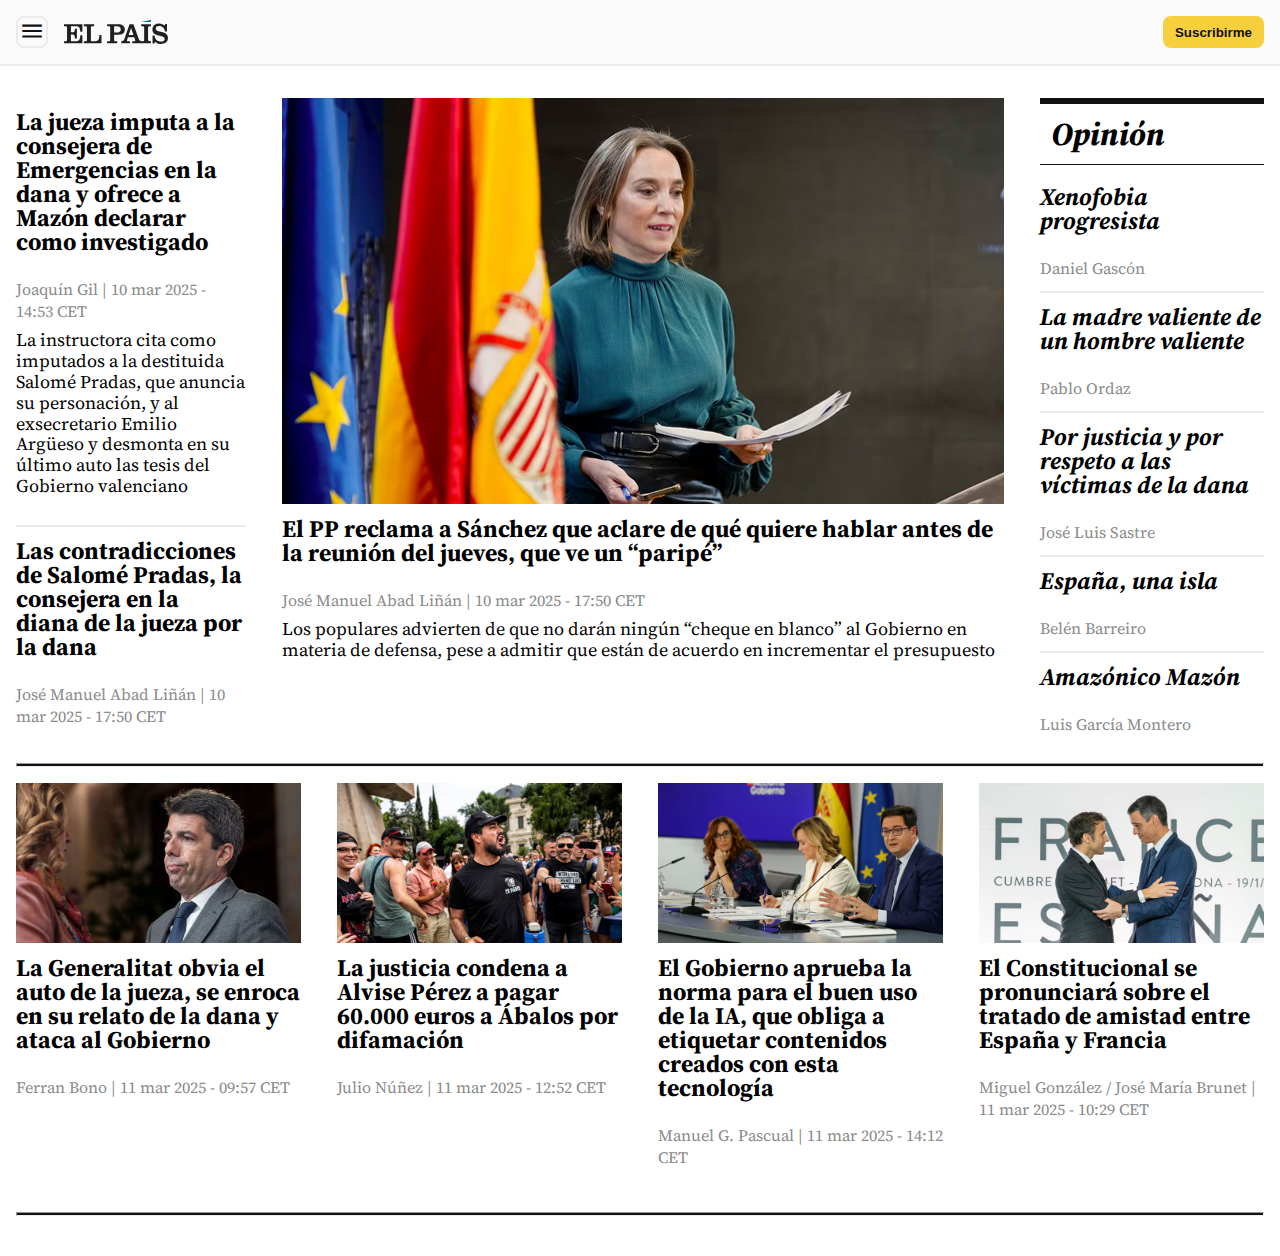
==== index.html @ 9c32c2e3 "Primer commit" ====
<!DOCTYPE html>
<html lang="en">
<head>
    <meta charset="UTF-8">
    <meta name="viewport" content="width=device-width, initial-scale=1.0">
    <link rel="stylesheet" href="./styles/global-styles.css">
    <link href="https://fonts.googleapis.com/css2?family=Material+Symbols+Outlined" rel="stylesheet" />
    <link rel="preconnect" href="https://fonts.googleapis.com">
<link rel="preconnect" href="https://fonts.gstatic.com" crossorigin>
<link href="https://fonts.googleapis.com/css2?family=Inter:ital,opsz,wght@0,14..32,100..900;1,14..32,100..900&family=Source+Serif+4:ital,opsz,wght@0,8..60,200..900;1,8..60,200..900&display=swap" rel="stylesheet">

    <title>Página de noticias - Responsive</title>
</head>
<body>

    <header class="menu-container">
        <div class="menu-wraper">
            <nav class="menu-options">
                <button class="menu-button"><span class="material-symbols-outlined">
                    menu
                    </span></button>
                <div class="logo"><link rel="stylesheet" href="#"><img src="./assets/images/el-pais.svg" alt=""></div>
            </nav>
            <button class="button-suscription" id="subscribeButton">
                Suscribirme
            </button>
        </div>
        
    </header>
    <main class="content">
        <div class="cabecera">
            <aside class="titulares">
                <div class="card-titulares">
                    <h2>La jueza imputa a la consejera de Emergencias en la dana y ofrece a Mazón declarar como investigado</h2>
                    <div class="metadata">
                        Joaquín Gil | 10 mar 2025 - 14:53 CET
                    </div>
                    <p>La instructora cita como imputados a la destituida Salomé Pradas, que anuncia su personación, y al exsecretario Emilio Argüeso y desmonta en su último auto las tesis del Gobierno valenciano</p>
                </div>

                <div class="card-titulares">
                    <h2>Las contradicciones de Salomé Pradas, la consejera en la diana de la jueza por la dana</h2>
                    <div class="metadata">
                        José Manuel Abad Liñán | 10 mar 2025 - 17:50 CET
                    </div>
                </div>
            </aside>
            <div class="titular">
                <div class="card-titular">
                    <div class="image">
                        <a href="/pages/pp-pide-sanchez-aclare-quiere-hablar.html"><img src="./assets/images/image-5.png" alt=""></a>
                    </div>
                    <h2>El PP reclama a Sánchez que aclare de qué quiere hablar antes de la reunión del jueves, que ve un “paripé”</h2>
                    <div class="metadata">José Manuel Abad Liñán | 10 mar 2025 - 17:50 CET</div>
                    <p>Los populares advierten de que no darán ningún “cheque en blanco” al Gobierno en materia de defensa, pese a admitir que están de acuerdo en incrementar el presupuesto</p>
                </div>
            </div>

            <aside class="opinion">
                <div class="section-title">
                    Opinión
                </div>
                <div class="card-opinion">
                    <h2>Xenofobia progresista</h2>
                    <div class="metadata">
                        Daniel Gascón
                    </div>
                </div>
                <div class="card-opinion">
                    <h2>La madre valiente de un hombre valiente</h2>
                    <div class="metadata">
                        Pablo Ordaz
                    </div>
                </div>
                <div class="card-opinion">
                    <h2>Por justicia y por respeto a las víctimas de la dana</h2>
                    <div class="metadata">
                        José Luis Sastre
                    </div>
                </div>
                <div class="card-opinion">
                    <h2>España, una isla</h2>
                    <div class="metadata">
                        Belén Barreiro
                    </div>
                </div>
                <div class="card-opinion">
                    <h2>Amazónico Mazón</h2>
                    <div class="metadata">
                        Luis García Montero
                    </div>
                </div>
            </aside>
        </div>
        <hr class="divider">
        <div class="ultimas-noticias">
            <div class="card-ultimas-noticias">
                <div class="image">
                    <img src="./assets/images/image-6.jpg" alt="">
                </div>
                <h2>La Generalitat obvia el auto de la jueza, se enroca en su relato de la dana y ataca al Gobierno</h2>
                <div class="metadata">Ferran Bono | 11 mar 2025 - 09:57 CET</div>
            </div>

            <div class="card-ultimas-noticias">
                <div class="image">
                    <img src="./assets/images/image-7.jpg" alt="">
                </div>
                <h2>La justicia condena a Alvise Pérez a pagar 60.000 euros a Ábalos por difamación</h2>
                <div class="metadata">Julio Núñez | 11 mar 2025 - 12:52 CET</div>
            </div>

            <div class="card-ultimas-noticias">
                <div class="image">
                    <img src="./assets/images/image-8.jpg" alt="">
                </div>
                <h2>El Gobierno aprueba la norma para el buen uso de la IA, que obliga a etiquetar contenidos creados con esta tecnología</h2>
                <div class="metadata">Manuel G. Pascual | 11 mar 2025 - 14:12 CET</div>
            </div>

            <div class="card-ultimas-noticias">
                <div class="image">
                    <img src="./assets/images/image-9.jpg" alt="">
                </div>
                <h2>El Constitucional se pronunciará sobre el tratado de amistad entre España y Francia </h2>
                <div class="metadata">Miguel González / José María Brunet | 11 mar 2025 - 10:29 CET</div>
            </div>
        </div>
        <hr class="divider">
        <!-- <div class="divider-container">
            <div class="divider"></div>
        </div> -->
    </main>

    <div class="mask" id="maskModal">
        <div class="modal">
            <h3>Suscríbete al periódico</h3>
            <form>
                <label for="nombre">Nombre:</label><br>
                <input type="text" id="nombre" name="nombre" required><br><br>
                <label for="apellidos">Apellidos:</label><br>
                <input type="text" id="apellidos" name="apellidos" required><br><br>
                <label for="apellidos">Email:</label><br>
                <input type="email" id="email" name="email" required><br><br>
                <label for="password">Contraseña:</label><br>
                <input type="password" id="password" name="password" min="7" required><br><br>
                <div class="modal-footer">
                    
                    <button type="button" value="cancel" class="button-cancel"
                    id="cancelModal">Cancelar</button>
                    <button type="submit" value="Submit" class="button-suscription"
                    id="">Suscribirme</button>
                    
                </div>
              </form>
        </div>
    </div>

    <script>
        // Obtener el botón y la modal
        const subscribeButton = document.getElementById('subscribeButton');
        const maskModal = document.getElementById('maskModal');
        const cancelModal = document.getElementById('cancelModal');

        // Añadir evento click al botón
        subscribeButton.addEventListener('click', function() {
            maskModal.classList.add('display-modal');
        });

        cancelModal.addEventListener('click', function() {
            maskModal.classList.remove('display-modal');
        });

        console.log();
    </script>
</body>
</html>
---- styles/global-styles.css ----
*{
    padding: 0px;
    margin: 0px;
    box-sizing: border-box;
}

:root{
    --bg-white: ffffff;
    --tx-dark: #111111;
    --border-gray: 2px solid #ebebeb;
    --border-radius-8px: 8px;
    --border-radius-12px: 12px;
    --border-radius-16px: 16px;
    --color-yellow: #f7cf3c;
}

html{
    font-family: "Source Serif 4", serif;
    font-optical-sizing: auto;
    font-weight: 400;
     font-style: normal;
}

h1,h2,h3,h4,h5,h6,p, ol, ul{
    margin-bottom: 16px;
}

h1{
    font-size: 1.2rem;
}

h2{
    line-height: 100%;
    font-size: 24px;
}

p{
    line-height: 116%;
    font-size: 18px;
}

.menu-container{
    position:sticky;
    top:0;
    width: 100%;
    padding: 16px;
    background-color: #fafafa;
    border-bottom: var(--border-gray);
    /*box-shadow: 2px 2px 2px 1px rgb(0 0 0 / 20%);*/
}

.menu-wraper{
    margin: 0 auto;
    width: 100%;
    max-width: 1248px;
    display: flex;
    flex-direction: column;
    justify-content: space-between;
    align-content: center;
    gap: 16px;
}

nav.menu-options{
    display: flex;
    height:100%;
    flex-direction: row;
    justify-content: left;
    align-items: center;
    gap: 16px;
}

.menu-button{
    height: 32px;
    width: 32px;
    line-height: 32px;
    background-color: var(--bg-white);
    border: var(--border-gray);
    border-radius: var(--border-radius-8px);
    text-align: center;
    cursor: pointer;
}

.menu-button .material-symbols-outlined{
    font-size: 26px;
    color: var(--tx-dark);
}

.menu-options .logo{
    height: 24px;
    display: flex;
    flex-direction: row;
    justify-content: left;
    align-items: center;
    object-fit: contain;

}


.menu-options .logo img{
    max-height: 100%;
}

.button-suscription{
    border-radius: var(--border-radius-8px);
    background-color: var(--color-yellow);
    color: var(--tx-dark);
    padding: 8px 12px;
    border-style: none;
    font-weight: 600;
    cursor: pointer;
}

.button-suscription:hover{
    background-color: #e2bd35;
}

.button-suscription:active{
    background-color: #f7cf3c;
}

main.content{
    max-width: 1280px;
    margin: 0 auto;
    padding: 24px 4px;
}

div.cabecera{
    display: flex;
    flex-direction: column;
    gap:16px;
}

aside.titulares{
    padding-top: 8px;
}

div.titular{
    padding-top: 8px;
    order: -1;
}

aside.opinion{
    padding-top: 8px;
}

.card-titulares{
    display: flex;
    flex-direction: column;
    gap: 8px;
    margin: 0px 12px;
    padding: 12px 0px;
    border-bottom: var(--border-gray);
}

.card-titulares:last-child{
    border-bottom: none;
}

.metadata{
    color: #8b8b8b;
}

.card-titular{
    display: flex;
    flex-direction: column;
    gap: 8px;
    margin: 0px 12px;
    padding: 0px 0px 12px 0px;
    border-bottom: var(--border-gray);
}

.card-titular:last-child{
    border-bottom: var(--border-gray);
}

.card-titular .image{
    width: 100%;
    object-fit: contain;
}

.card-titular .image img{
    width: 100%;
    aspect-ratio: 16 / 9;

}

.section-title{
    font-style: italic;
    font-weight: 800;
    border-top: 6px solid #111111;
    border-bottom: 1px solid #111111;
    font-size: 32px;
    padding: 8px 12px;
    margin: 0px 12px 8px 12px;
}

.section-title::before{
    content: "";
    width: 90%;
    border-bottom: 4px solid #111111;
}

.card-opinion{
    display: flex;
    flex-direction: column;
    gap: 8px;
    margin: 0px 12px;
    padding: 12px 0px;
    border-bottom: var(--border-gray);
}

.card-opinion:last-child{
    border-bottom: none;
}

.card-opinion h2{
    font-style: italic;
}

hr.divider{
    margin: 16px 12px;
    height: 4px;
    background-color: #111111;
}

.ultimas-noticias{
    width: 100%;
    display: grid;
    grid-template-columns: repeat(1, 1fr);
    gap: 12px;
}

.card-ultimas-noticias{
    display: flex;
    flex-direction: column;
    gap: 8px;
    margin: 0px 12px 16px 12px;
    padding: 0px 0px 12px 0px;
}

.card-ultimas-noticias .image{
    width: 100%;
    object-fit: contain;
}

.card-ultimas-noticias .image img{
    width: 100%;
    aspect-ratio: 16 / 9;

}

div.mask{
    display:none;
    flex-direction: column;
    justify-content: center;
    align-items: center;
    position: fixed;
    left: 0;
    top: 0;
    z-index: 100;
    width: 100%;
    height: 100vh;
    background-color: rgba(0, 0, 0, .4);
}

div.mask.display-modal{
    display: flex;
}

.modal{
    display: flex;
    flex-direction: column;
    gap: 12px;
    background-color: #fff;
    border: var(--border-gray);
    padding:24px 32px;
    border-radius: 12px;
    max-width: 800px;
    min-width: 200px;
    min-height: 150px;
    margin: 32px;

}

.modal h3{
    font-size: 24px;
    margin-bottom: 16px;
}

input{
    font-family: sans-serif;
    min-width: 350px;
    border: 1px solid #bebebe;
    border-radius: 4px;
    height: 32px;
    padding: 2px 8px;
    font-size: 16px;
    color: #111111;
}

label{
    font-family: sans-serif;
    font-weight: 500;
    display: inline-block;
    margin-bottom: 4px;
}

.modal-footer{
    display: flex;
    flex-direction: row;
    gap: 16px;
    margin-top: 16px;
    justify-content: right;
    align-items: center;
}

.button-cancel{
    border-radius: var(--border-radius-8px);
    background-color: white;
    border: var(--border-gray);
    color: var(--tx-dark);
    padding: 8px 12px;
    font-weight: 600;
    cursor: pointer;
}

.button-cancel:hover{
    background-color: rgb(240, 240, 240);
}

/*ARTICLE*/

.main-container{
    display: flex;
    flex-direction: column;
    gap: 0;
    align-items: center;
    padding: 40px 16px;
}

.main-article-content{
    max-width: 1080px;
}

h1.titulo{
    font-size: 2.5rem;
    line-height: 112%;
    margin-bottom: 24px;
    letter-spacing: -.00625rem;
}

h2.subtitulo{
    font-size: 1.56rem;
    font-weight: 400;
    line-height: 112%;
    margin-bottom: 24px;
    letter-spacing: -.00625rem;
}

.img-container{
    width: 100%;
    margin-bottom: 32px;
}

.img-container figure{
    width: 100%;
    object-fit: contain;
}

.img-container figure img{
    width: 100%;
}

.author{
    display: flex;
    flex-direction: row;
    flex-wrap: wrap;
    gap: 16px;
    margin-bottom: 24px;
}

.author--image-container figure img{
    border-radius: 50%;
    width: 80px;
    height: 80px;
}

.author--name{
    font-size: 1.5rem;
    font-weight: 700;
}

.publication-date{

}

.author--social-links{
    margin-bottom: 24px;
}

.author--social-links a{
    display: inline-block;
    width: 24px;
    height: 24px;
    border-radius: 50%;
    background-color: #d4d4d4;
    text-align: center;
}

.author--social-links a span{
    font-size: 1rem;
    line-height: 24px;
    color: dimgray;
}

.social-button{

}


.noticia--content{
    display: flex;
    flex-wrap: wrap;

}

.noticia--body{
    width: 70%;
}

.noticia--body p{
    line-height: 150%;
}

.noticia--aside{
    width: 30%;
}

@media only screen and (min-width:650px){
    .ultimas-noticias{
        grid-template-columns: repeat(2, 1fr);
    }
}

@media only screen and (min-width: 1000px){
    .menu-wraper{
        flex-direction: row;
    }

    div.cabecera{
        flex-direction: row;
        gap: 12px;
    }

    aside.titulares{
        max-width: 20%;
    }

    div.titular{
        width: 60%;
        order: 0;
    }

    div.card-titular:last-child{
        border-bottom: none;
    }

    aside.opinion{
        width: 20%;
    }

    .ultimas-noticias{
        grid-template-columns: repeat(4, 1fr);
    }

    .card-titulares:last-child{
        border-bottom: none;
    }

}
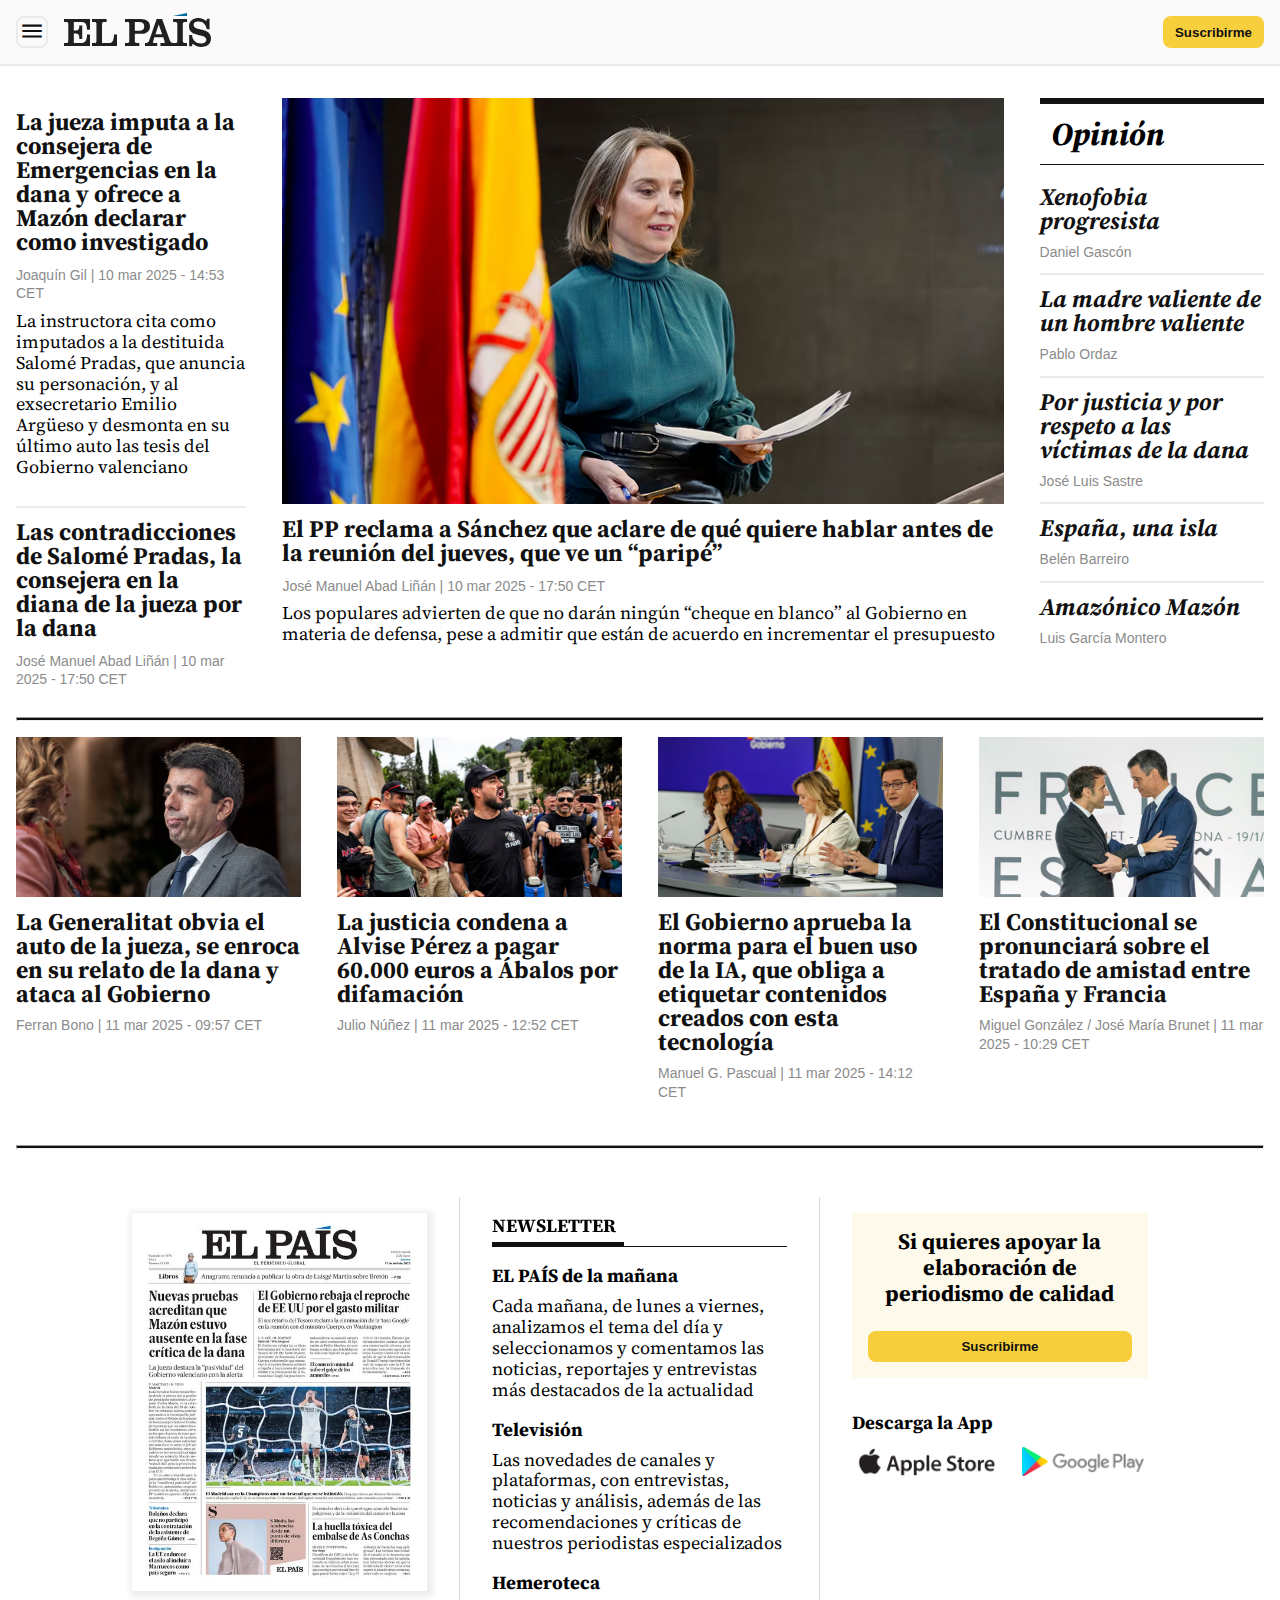
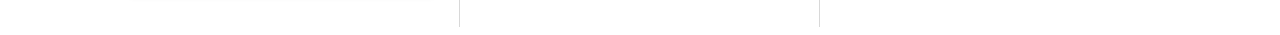
==== commit 0b787790: "Add files via upload" ====
--- a/index.html
+++ b/index.html
@@ -19,19 +19,18 @@
                 <button class="menu-button"><span class="material-symbols-outlined">
                     menu
                     </span></button>
-                <div class="logo"><link rel="stylesheet" href="#"><img src="./assets/images/el-pais.svg" alt=""></div>
+                <div class="logo"><a href="../index.html"><img src="./../assets/images/el-pais.svg" alt=""></a></div>
             </nav>
             <button class="button-suscription" id="subscribeButton">
                 Suscribirme
             </button>
         </div>
-        
     </header>
     <main class="content">
         <div class="cabecera">
             <aside class="titulares">
                 <div class="card-titulares">
-                    <h2>La jueza imputa a la consejera de Emergencias en la dana y ofrece a Mazón declarar como investigado</h2>
+                    <h2><a href="/pages/pp-pide-sanchez-aclare-quiere-hablar.html">La jueza imputa a la consejera de Emergencias en la dana y ofrece a Mazón declarar como investigado</a></h2>
                     <div class="metadata">
                         Joaquín Gil | 10 mar 2025 - 14:53 CET
                     </div>
@@ -39,7 +38,7 @@
                 </div>
 
                 <div class="card-titulares">
-                    <h2>Las contradicciones de Salomé Pradas, la consejera en la diana de la jueza por la dana</h2>
+                    <h2><a href="/pages/pp-pide-sanchez-aclare-quiere-hablar.html">Las contradicciones de Salomé Pradas, la consejera en la diana de la jueza por la dana</a></h2>
                     <div class="metadata">
                         José Manuel Abad Liñán | 10 mar 2025 - 17:50 CET
                     </div>
@@ -50,7 +49,7 @@
                     <div class="image">
                         <a href="/pages/pp-pide-sanchez-aclare-quiere-hablar.html"><img src="./assets/images/image-5.png" alt=""></a>
                     </div>
-                    <h2>El PP reclama a Sánchez que aclare de qué quiere hablar antes de la reunión del jueves, que ve un “paripé”</h2>
+                    <h2><a href="/pages/pp-pide-sanchez-aclare-quiere-hablar.html">El PP reclama a Sánchez que aclare de qué quiere hablar antes de la reunión del jueves, que ve un “paripé”</a></h2>
                     <div class="metadata">José Manuel Abad Liñán | 10 mar 2025 - 17:50 CET</div>
                     <p>Los populares advierten de que no darán ningún “cheque en blanco” al Gobierno en materia de defensa, pese a admitir que están de acuerdo en incrementar el presupuesto</p>
                 </div>
@@ -61,31 +60,31 @@
                     Opinión
                 </div>
                 <div class="card-opinion">
-                    <h2>Xenofobia progresista</h2>
+                    <h2><a href="/pages/pp-pide-sanchez-aclare-quiere-hablar.html">Xenofobia progresista</a></h2>
                     <div class="metadata">
                         Daniel Gascón
                     </div>
                 </div>
                 <div class="card-opinion">
-                    <h2>La madre valiente de un hombre valiente</h2>
+                    <h2><a href="/pages/pp-pide-sanchez-aclare-quiere-hablar.html">La madre valiente de un hombre valiente</a></h2>
                     <div class="metadata">
                         Pablo Ordaz
                     </div>
                 </div>
                 <div class="card-opinion">
-                    <h2>Por justicia y por respeto a las víctimas de la dana</h2>
+                    <h2><a href="/pages/pp-pide-sanchez-aclare-quiere-hablar.html">Por justicia y por respeto a las víctimas de la dana</a></h2>
                     <div class="metadata">
                         José Luis Sastre
                     </div>
                 </div>
                 <div class="card-opinion">
-                    <h2>España, una isla</h2>
+                    <h2><a href="/pages/pp-pide-sanchez-aclare-quiere-hablar.html">España, una isla</a></h2>
                     <div class="metadata">
                         Belén Barreiro
                     </div>
                 </div>
                 <div class="card-opinion">
-                    <h2>Amazónico Mazón</h2>
+                    <h2><a href="/pages/pp-pide-sanchez-aclare-quiere-hablar.html">Amazónico Mazón</a></h2>
                     <div class="metadata">
                         Luis García Montero
                     </div>
@@ -96,33 +95,33 @@
         <div class="ultimas-noticias">
             <div class="card-ultimas-noticias">
                 <div class="image">
-                    <img src="./assets/images/image-6.jpg" alt="">
-                </div>
-                <h2>La Generalitat obvia el auto de la jueza, se enroca en su relato de la dana y ataca al Gobierno</h2>
+                    <a href="/pages/pp-pide-sanchez-aclare-quiere-hablar.html"><img src="./assets/images/image-6.jpg" alt=""></a>
+                </div>
+                <h2><a href="/pages/pp-pide-sanchez-aclare-quiere-hablar.html">La Generalitat obvia el auto de la jueza, se enroca en su relato de la dana y ataca al Gobierno</a></h2>
                 <div class="metadata">Ferran Bono | 11 mar 2025 - 09:57 CET</div>
             </div>
 
             <div class="card-ultimas-noticias">
                 <div class="image">
-                    <img src="./assets/images/image-7.jpg" alt="">
-                </div>
-                <h2>La justicia condena a Alvise Pérez a pagar 60.000 euros a Ábalos por difamación</h2>
+                    <a href="/pages/pp-pide-sanchez-aclare-quiere-hablar.html"><img src="./assets/images/image-7.jpg" alt=""></a>
+                </div>
+                <h2><a href="/pages/pp-pide-sanchez-aclare-quiere-hablar.html">La justicia condena a Alvise Pérez a pagar 60.000 euros a Ábalos por difamación</a></h2>
                 <div class="metadata">Julio Núñez | 11 mar 2025 - 12:52 CET</div>
             </div>
 
             <div class="card-ultimas-noticias">
                 <div class="image">
-                    <img src="./assets/images/image-8.jpg" alt="">
-                </div>
-                <h2>El Gobierno aprueba la norma para el buen uso de la IA, que obliga a etiquetar contenidos creados con esta tecnología</h2>
+                    <a href="/pages/pp-pide-sanchez-aclare-quiere-hablar.html"><img src="./assets/images/image-8.jpg" alt=""></a>
+                </div>
+                <h2><a href="/pages/pp-pide-sanchez-aclare-quiere-hablar.html">El Gobierno aprueba la norma para el buen uso de la IA, que obliga a etiquetar contenidos creados con esta tecnología</a></h2>
                 <div class="metadata">Manuel G. Pascual | 11 mar 2025 - 14:12 CET</div>
             </div>
 
             <div class="card-ultimas-noticias">
                 <div class="image">
-                    <img src="./assets/images/image-9.jpg" alt="">
-                </div>
-                <h2>El Constitucional se pronunciará sobre el tratado de amistad entre España y Francia </h2>
+                    <a href="/pages/pp-pide-sanchez-aclare-quiere-hablar.html"><img src="./assets/images/image-9.jpg" alt=""></a>
+                </div>
+                <h2><a href="/pages/pp-pide-sanchez-aclare-quiere-hablar.html">El Constitucional se pronunciará sobre el tratado de amistad entre España y Francia</a></h2>
                 <div class="metadata">Miguel González / José María Brunet | 11 mar 2025 - 10:29 CET</div>
             </div>
         </div>
@@ -155,6 +154,44 @@
               </form>
         </div>
     </div>
+    <footer class="footer-wraper">
+        <div class="footer">
+            <div class="footer-column"><img src="../assets/images/img-portada.jpg" alt=""></div>
+            <div class="footer-column">
+                <h3 class="newsletter-footer-title">NEWSLETTER</h3>
+                <div class="footer-menu-box">
+                    <h3>EL PAÍS de la mañana</h3>
+                    <p>Cada mañana, de lunes a viernes, analizamos el tema del día y seleccionamos y comentamos las noticias, reportajes y entrevistas más destacados de la actualidad</p>
+                </div>
+                <div class="footer-menu-box">
+                    <h3>Televisión</h3>
+                    <p>Las novedades de canales y plataformas, con entrevistas, noticias y análisis, además de las recomendaciones y críticas de nuestros periodistas especializados</p>
+                </div>
+                <div class="footer-menu-box">
+                    <h3>Hemeroteca</h3>
+                </div>
+            </div>
+            <div class="footer-column">
+                <div class="suscripcion-card">
+                    <p class="suscripcion-card--titulo">Si quieres apoyar la elaboración de periodismo de calidad</p>
+                    <button class="button-suscription" id="subscribeButton">
+                        Suscribirme
+                    </button>
+                </div>
+                <div class="footer-menu-box">
+                    <h3>Descarga la App</h3>
+                    <div class="app-icons-wrapper">
+                        <figure class="app-logo">
+                           <img src="../assets/images/Apple_Store.png" alt=""> 
+                        </figure>
+                        <figure class="app-logo">
+                            <img src="../assets/images/google-play.png" alt=""> 
+                         </figure>
+                    </div>
+                </div>
+            </div>
+        </div>
+    </footer>
 
     <script>
         // Obtener el botón y la modal
--- a/styles/global-styles.css
+++ b/styles/global-styles.css
@@ -1,3 +1,8 @@
+/******************************
+DEFAULT STYLES USED FOR MOBILE 
+    MOBILE FIRST STYLES
+******************************/
+
 *{
     padding: 0px;
     margin: 0px;
@@ -7,6 +12,8 @@
 :root{
     --bg-white: ffffff;
     --tx-dark: #111111;
+    --tx-medium: #464646;
+    --bg-l-gray: #f1f1f1;
     --border-gray: 2px solid #ebebeb;
     --border-radius-8px: 8px;
     --border-radius-12px: 12px;
@@ -18,7 +25,9 @@
     font-family: "Source Serif 4", serif;
     font-optical-sizing: auto;
     font-weight: 400;
-     font-style: normal;
+    font-style: normal;
+    scroll-behavior: smooth;
+    scroll-padding-top: 80px;
 }
 
 h1,h2,h3,h4,h5,h6,p, ol, ul{
@@ -37,6 +46,22 @@
 p{
     line-height: 116%;
     font-size: 18px;
+}
+
+a{
+    text-decoration: none;
+    color: var(--tx-dark);
+}
+
+figcaption{
+    font-style: italic;
+    font-weight: 600;
+    color: var(--tx-medium);
+    padding: 0 16px;
+}
+
+input{
+    width: 100%;
 }
 
 .menu-container{
@@ -156,7 +181,14 @@
     border-bottom: none;
 }
 
+.card-titulares h2{
+    margin-bottom: 4px;
+}
+
 .metadata{
+    font-family: sans-serif;
+    font-size: 0.875rem;
+    line-height: 132%;
     color: #8b8b8b;
 }
 
@@ -171,6 +203,10 @@
 
 .card-titular:last-child{
     border-bottom: var(--border-gray);
+}
+
+.card-titular h2{
+    margin-bottom: 4px;
 }
 
 .card-titular .image{
@@ -215,6 +251,7 @@
 
 .card-opinion h2{
     font-style: italic;
+    margin-bottom: 2px;
 }
 
 hr.divider{
@@ -236,6 +273,10 @@
     gap: 8px;
     margin: 0px 12px 16px 12px;
     padding: 0px 0px 12px 0px;
+}
+
+.card-ultimas-noticias h2{
+    margin-bottom: 2px;
 }
 
 .card-ultimas-noticias .image{
@@ -335,11 +376,15 @@
     flex-direction: column;
     gap: 0;
     align-items: center;
-    padding: 40px 16px;
+    padding: 40px 16px 0px 16px;
 }
 
 .main-article-content{
     max-width: 1080px;
+}
+
+.text-wraper{
+    margin: 0 16px;
 }
 
 h1.titulo{
@@ -359,7 +404,7 @@
 
 .img-container{
     width: 100%;
-    margin-bottom: 32px;
+    margin: 32px 0;
 }
 
 .img-container figure{
@@ -395,7 +440,11 @@
 }
 
 .author--social-links{
-    margin-bottom: 24px;
+    display: flex;
+    flex-direction: row;
+    gap: 6px;
+    height: 24px;
+    margin-bottom: 16px;
 }
 
 .author--social-links a{
@@ -403,7 +452,7 @@
     width: 24px;
     height: 24px;
     border-radius: 50%;
-    background-color: #d4d4d4;
+    background-color: #eeeeee;
     text-align: center;
 }
 
@@ -413,35 +462,265 @@
     color: dimgray;
 }
 
-.social-button{
-
-}
-
+a.comments-icon-link{
+    display: flex;
+    flex-wrap: nowrap;
+    align-content: center;
+    align-items: flex-end;
+    gap: 4px;
+    margin-bottom: 24px;
+    min-width: 44px;
+    height: 24px;
+    border-radius: 12px;
+    background-color: #eeeeee;
+    padding: 0 8px;
+}
+
+a span.comments-count{
+    display: inline-block;
+    font-family: sans-serif;
+    align-self: center;
+    font-size: 0.8rem;
+    line-height: 24px;
+
+    margin: 0;
+    color: var(--tx-medium);
+}
 
 .noticia--content{
     display: flex;
+    flex-direction: column;
     flex-wrap: wrap;
-
+    gap: 16px;
 }
 
 .noticia--body{
-    width: 70%;
+    width: 100%;
 }
 
 .noticia--body p{
+    font-size: 1.25rem;
     line-height: 150%;
+    margin-bottom: 24px;
 }
 
 .noticia--aside{
-    width: 30%;
-}
-
-@media only screen and (min-width:650px){
+    width: 100%;
+    display: flex;
+    flex-flow: column nowrap;
+}
+
+.aside--ads-banner{
+    display: grid;
+    grid-template-columns: repeat(3, auto);
+    grid-template-rows: repeat(2, auto);
+    gap: 8px;
+    justify-content: center;
+    align-items: center;
+    justify-items: center;
+    border-radius: 8px;
+    margin: 32px 0;
+}
+
+.ad-banner-card{
+    display: flex;
+    justify-content: center;
+    align-items: center;
+    border: 1px solid var(--bg-l-gray);
+    border-radius: 8px;
+    width: 100%;
+    height: 100%;
+    overflow: hidden;
+    padding: 4px;
+}
+
+.ad-banner-card img{
+    max-width: 100%;
+    max-height: 100%;
+    object-fit: contain;
+    width: auto;
+    height: auto;
+}
+
+/*******
+COMMENTS
+********/
+.comments--title{
+    border-bottom: var(--border-gray);
+    margin-top: 40px;
+    margin-bottom: 32px;
+}
+
+.comment-item{
+    display: flex;
+    flex-flow: row wrap;
+    gap: 16px;
+    margin-bottom: 24px;
+}
+
+.comment-avatar{
+    width: 48px;
+    height: 48px;
+    overflow: hidden;
+    border-radius: 50%;
+    border: 1px solid #d6d6d6;
+}
+
+.comment-avatar img{
+    max-width: 100%;
+    max-height: 100%;
+    object-fit: cover;
+}
+
+.comment-content{
+    width: calc(100% - 64px);
+}
+
+.comment-content p{
+    font-size: 1.2rem;
+    line-height: 120%;
+    font-family: sans-serif;
+    color: #464646;
+}
+
+.comment--user-name{
+    font-size: 1.3rem;
+    color: #111111;
+    font-weight: 700;
+    margin-bottom: 4px;
+}
+
+.comment-form{
+    margin-bottom: 32px;
+}
+
+.comment-form label{
+    width: 100%;
+    font-family: inherit;
+    font-weight: 700;
+}
+
+textarea.comment-input{
+    font-family: sans-serif;
+    min-width: 350px;
+    border: 1px solid #bebebe;
+    border-radius: 4px;
+    height: 32px;
+    padding: 8px 8px;
+    font-size: 16px;
+    color: #111111;
+    width: 100%;
+    height: 5rem;
+    margin-bottom: 16px;
+    resize: none;
+}
+
+/************
+    FOOTER
+*************/
+.footer-wraper{
+    display: flex;
+    flex-direction: column;
+    gap: 0;
+    align-items: center;
+    padding: 8px 16px;
+}
+
+.footer{
+    display: flex;
+    flex-flow: column nowrap;
+    gap: 0;
+    width: 100%;
+    max-width: 1080px;
+}
+
+.footer-column{
+    padding: 16px 32px;
+    width: 100%;
+}
+
+.footer-column img{
+    max-width: 100%;
+    max-height: 100%;
+    object-fit: contain;
+    /* offset-x | offset-y | blur-radius | spread-radius | color */
+    box-shadow: 2px 2px 6px 4px rgba(0, 0, 0, 0.07);
+}
+
+.footer-column h3{
+    margin-bottom: 8px;
+}
+
+h3.newsletter-footer-title{
+    position: relative;
+    padding: 0px 0px 8px 0;
+    border-bottom: 1px solid #111111;
+    margin-bottom: 16px;
+}
+
+h3.newsletter-footer-title::after{
+    content: "";
+    height: 4px;
+    width: 132px;
+    position: absolute;
+    bottom: 0;
+    left: 0;
+    background: #111111;
+}
+
+.suscripcion-card{
+    display: flex;
+    flex-flow: column nowrap;
+    align-content: center;
+    justify-content: center;
+    background-color: rgba(247, 207, 60, 0.1);
+    padding: 16px;
+    margin-bottom: 32px;
+}
+
+.suscripcion-card--titulo{
+    font-weight: 700;
+    font-size: 1.4rem;
+    text-align: center;
+    margin-bottom: 24px;
+}
+
+.app-icons-wrapper{
+    display: flex;
+    flex-flow: row  nowrap;
+    gap: 16px;
+}
+
+.app-logo{
+    padding: 4px;
+}
+
+.app-logo img{
+    object-fit: contain;
+    box-shadow: none;
+}
+
+/*** TABLETS ***/
+@media only screen and (min-width:650px) and (max-width:999px){
     .ultimas-noticias{
         grid-template-columns: repeat(2, 1fr);
     }
-}
-
+
+    .text-wraper{
+        margin: 0 24px;
+    }
+
+    .footer{
+        flex-flow: row wrap;
+    }
+
+    .footer-column{
+        width: 50%;
+        border-right: none;
+    }
+}
+
+/*** ESCRITORIO ***/
 @media only screen and (min-width: 1000px){
     .menu-wraper{
         flex-direction: row;
@@ -465,6 +744,10 @@
         border-bottom: none;
     }
 
+    .text-wraper{
+        margin: 0 48px;
+    }
+
     aside.opinion{
         width: 20%;
     }
@@ -477,4 +760,41 @@
         border-bottom: none;
     }
 
+    .noticia--content{
+        display: flex;
+        flex-direction: row;
+        flex-wrap: wrap;
+    }
+
+    .noticia--body{
+        width: calc(70% - 8px);
+    }
+    
+    .noticia--aside{
+        width: calc(30% - 8px);
+    }
+
+    .aside--ads-banner{
+        grid-template-columns: repeat(2, auto);
+        grid-template-rows: repeat(3, auto);
+    }
+
+    .footer{
+        flex-flow: row wrap;
+    }
+
+    .footer-column{
+        width: 33.333%;
+        border-right: 1px solid #d8d8d8;
+    }
+
+    .footer-column:last-of-type{
+        border-right: none;
+    }
+
+    .footer-menu-box:last-of-type{
+        border-bottom: none;
+        margin-bottom: 16px;
+    }
+
 }